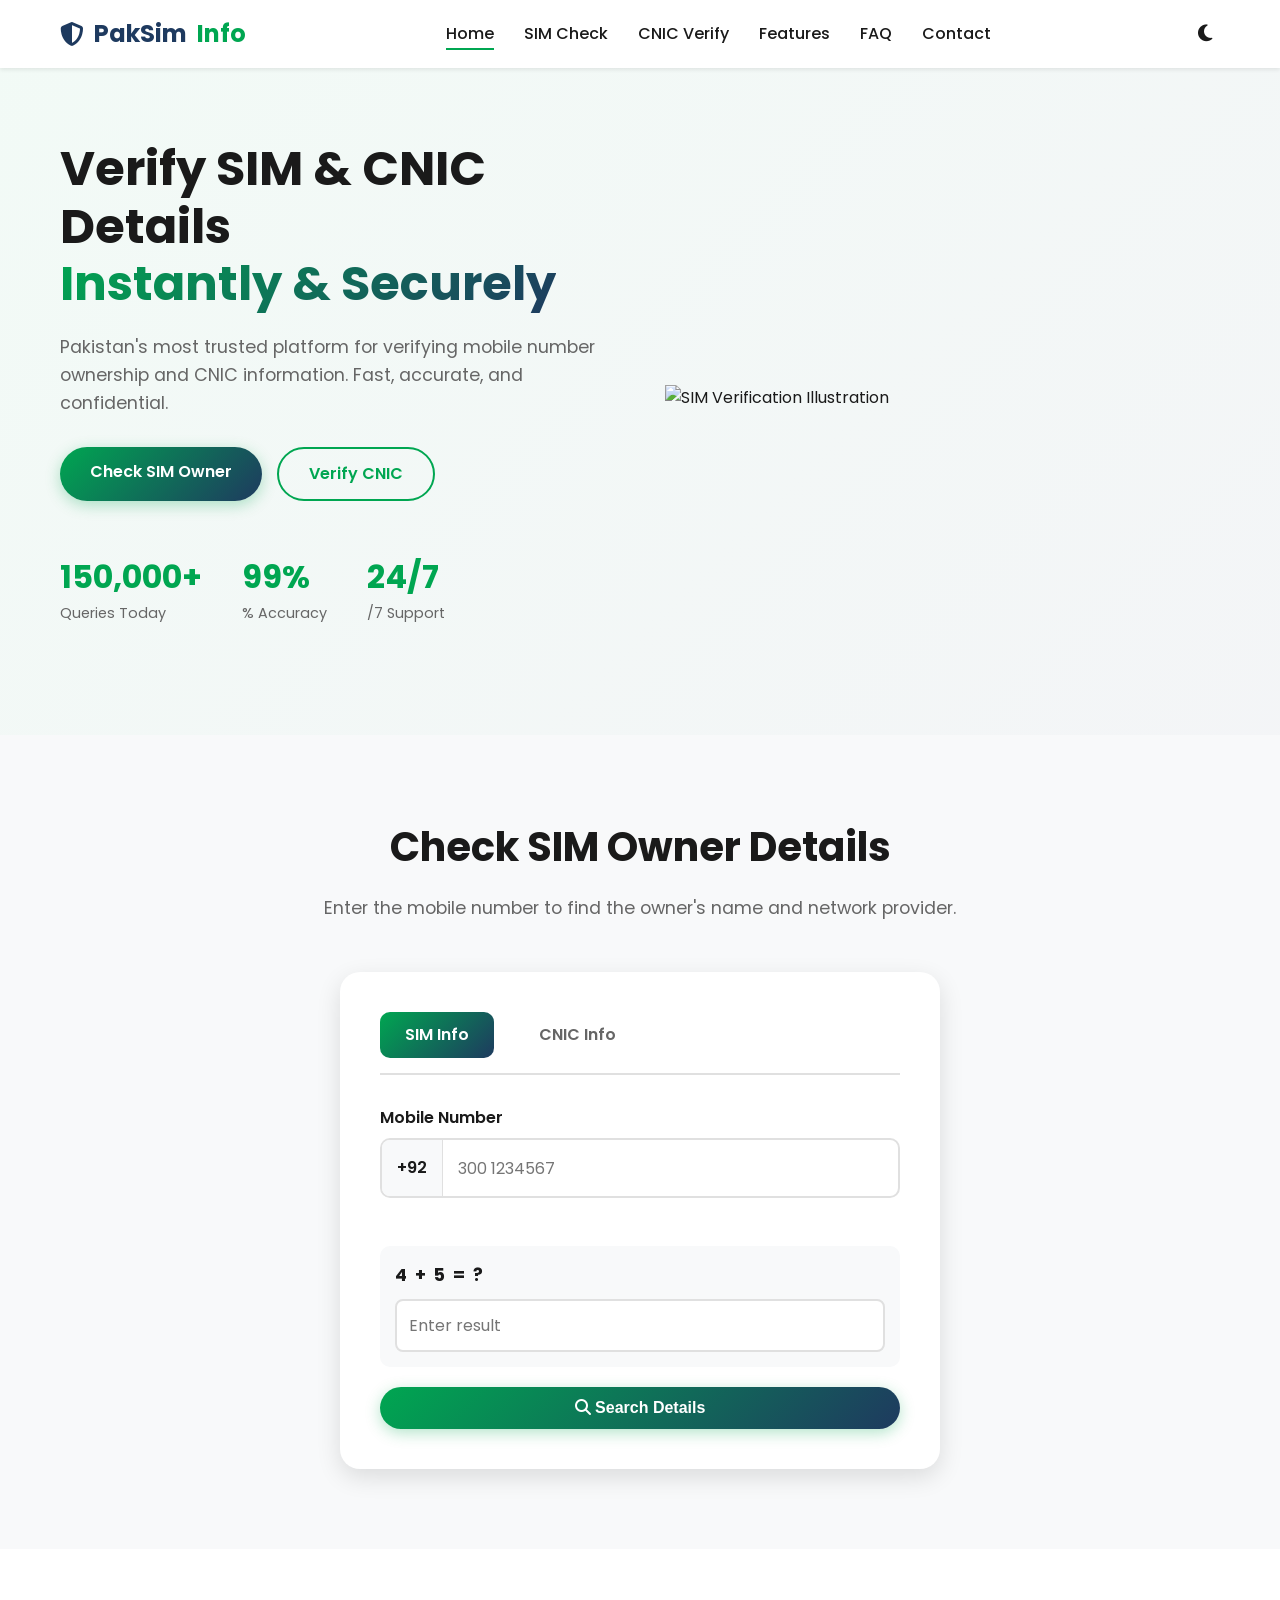
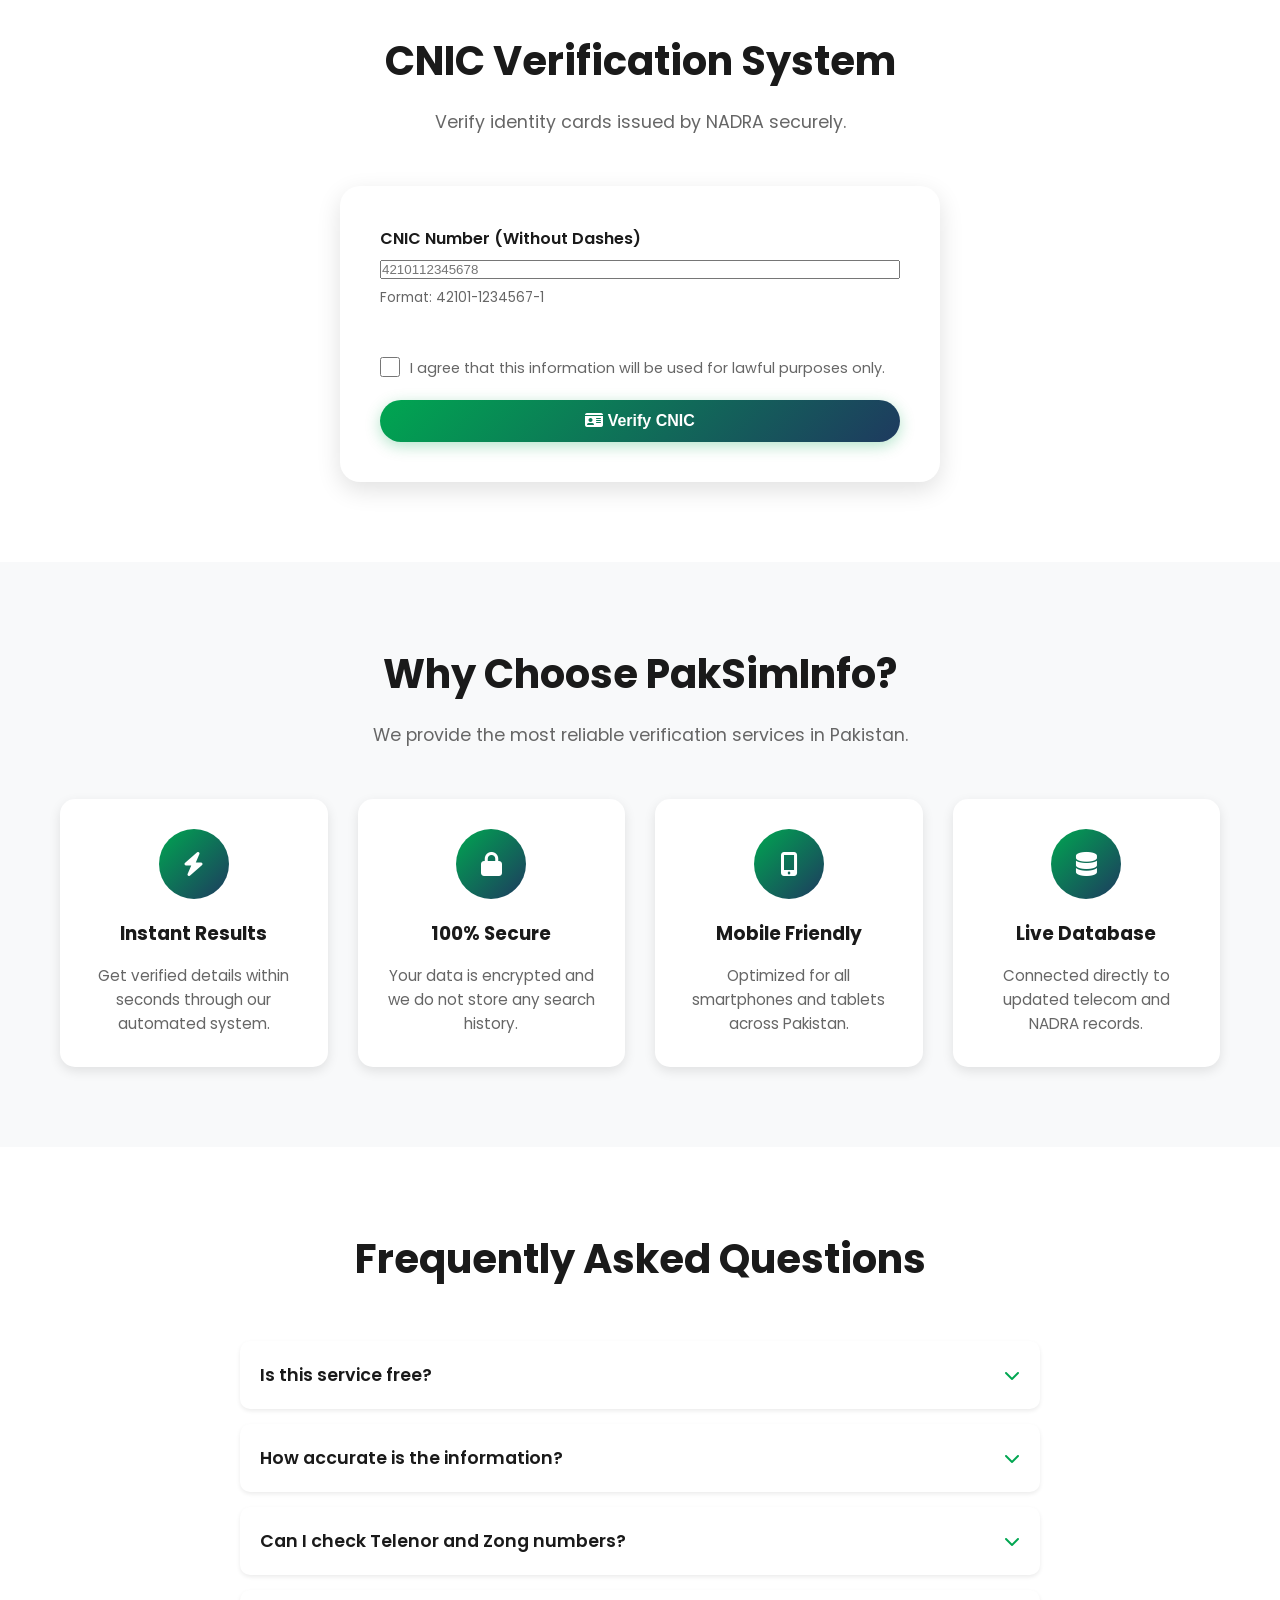
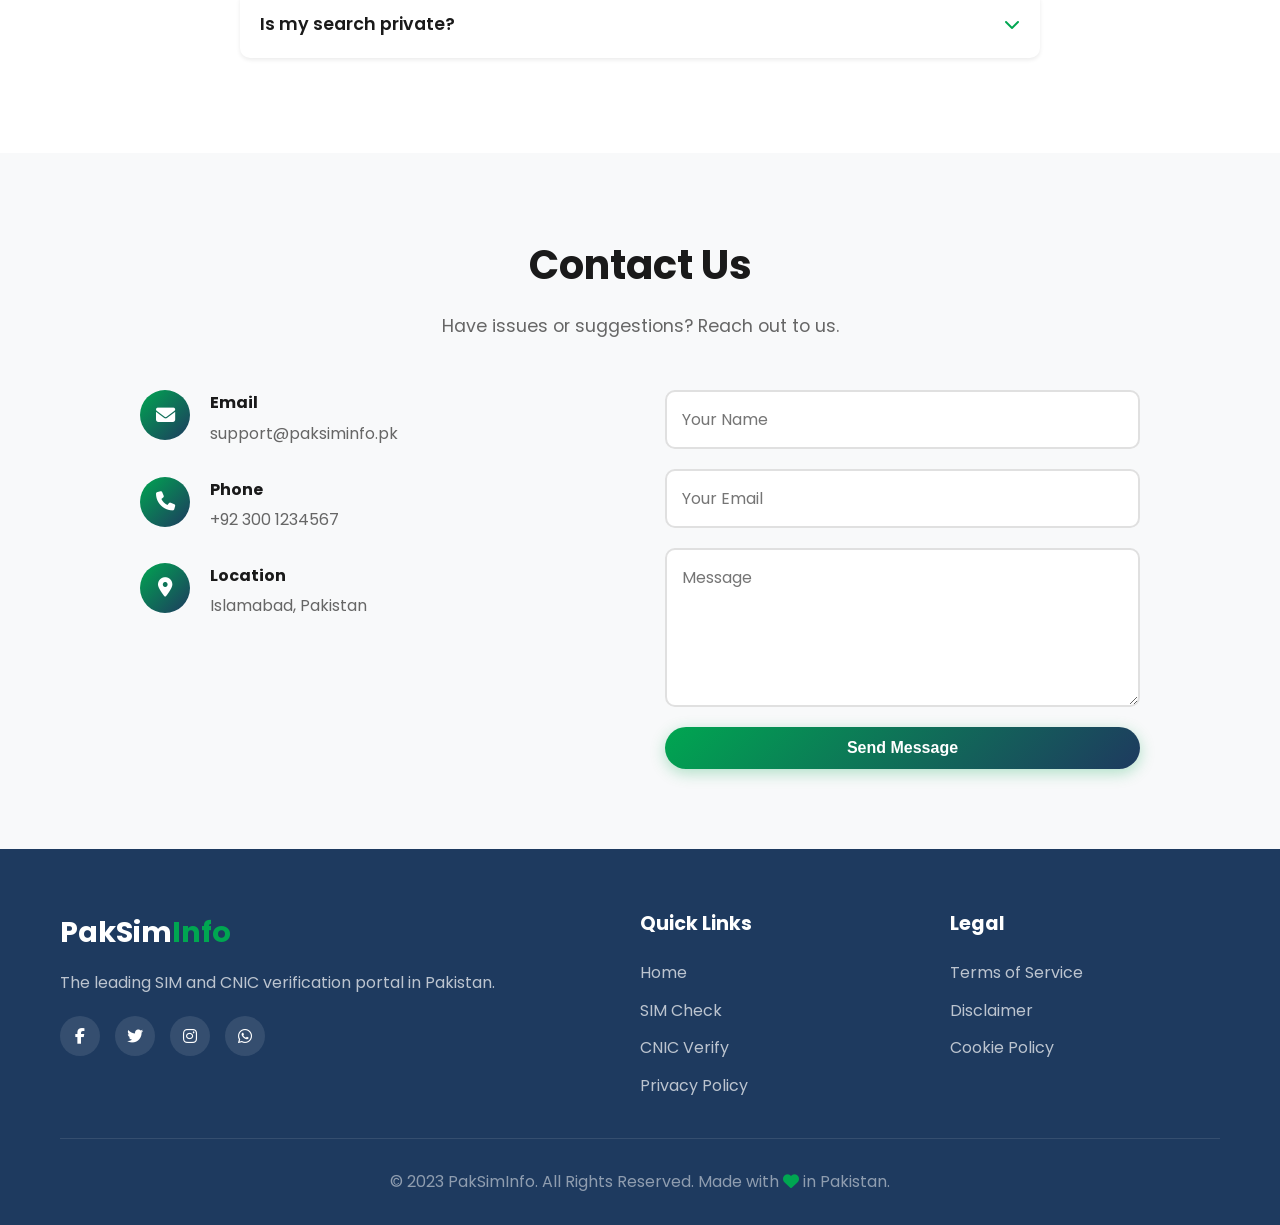
==== index.html @ 617264c1 "Title: Initial project setup with SIM/CNIC verification UI and responsive design Key features implem" ====
<!DOCTYPE html>
<html lang="en">
<head>
    <meta charset="UTF-8">
    <meta name="viewport" content="width=device-width, initial-scale=1.0">
    <title>PakSimInfo - SIM Owner & CNIC Details Pakistan</title>
    <meta name="description" content="Verify SIM owner details and CNIC information in Pakistan securely and instantly.">
    
    <!-- Google Fonts -->
    <link href="https://fonts.googleapis.com/css2?family=Poppins:wght@300;400;500;600;700&display=swap" rel="stylesheet">
    
    <!-- Font Awesome -->
    <link rel="stylesheet" href="https://cdnjs.cloudflare.com/ajax/libs/font-awesome/6.4.0/css/all.min.css">
    
    <!-- Custom CSS -->
    <link rel="stylesheet" href="css/style.css">
</head>
<body>

    <!-- Header -->
    <header class="header">
        <div class="container">
            <nav class="navbar">
                <a href="#" class="logo">
                    <i class="fas fa-shield-alt"></i> PakSim<span>Info</span>
                </a>
                
                <ul class="nav-menu" id="navMenu">
                    <li><a href="#home" class="nav-link">Home</a></li>
                    <li><a href="#sim-check" class="nav-link">SIM Check</a></li>
                    <li><a href="#cnic-check" class="nav-link">CNIC Verify</a></li>
                    <li><a href="#features" class="nav-link">Features</a></li>
                    <li><a href="#faq" class="nav-link">FAQ</a></li>
                    <li><a href="#contact" class="nav-link">Contact</a></li>
                </ul>

                <div class="nav-actions">
                    <button class="theme-toggle" id="themeToggle" aria-label="Toggle Dark Mode">
                        <i class="fas fa-moon"></i>
                    </button>
                    <a href="#sim-check" class="btn btn-primary mobile-only">Check Now</a>
                    <div class="hamburger" id="hamburger">
                        <span class="bar"></span>
                        <span class="bar"></span>
                        <span class="bar"></span>
                    </div>
                </div>
            </nav>
        </div>
    </header>

    <!-- Hero Section -->
    <section id="home" class="hero">
        <div class="container">
            <div class="hero-content">
                <h1 class="fade-in">Verify SIM & CNIC Details <br> <span class="highlight">Instantly & Securely</span></h1>
                <p class="fade-in delay-1">Pakistan's most trusted platform for verifying mobile number ownership and CNIC information. Fast, accurate, and confidential.</p>
                <div class="hero-buttons fade-in delay-2">
                    <a href="#sim-check" class="btn btn-primary">Check SIM Owner</a>
                    <a href="#cnic-check" class="btn btn-outline">Verify CNIC</a>
                </div>
                
                <div class="stats fade-in delay-3">
                    <div class="stat-item">
                        <h3 data-target="150000">0</h3>
                        <p>Queries Today</p>
                    </div>
                    <div class="stat-item">
                        <h3 data-target="99">0</h3>
                        <p>% Accuracy</p>
                    </div>
                    <div class="stat-item">
                        <h3 data-target="24">0</h3>
                        <p>/7 Support</p>
                    </div>
                </div>
            </div>
            <div class="hero-image fade-in delay-2">
                <img src="https://cdni.iconscout.com/illustration/premium/thumb/sim-card-illustration-download-in-svg-png-gif-file-formats--mobile-phone-chip-technology-pack-business-illustrations-4439689.png?f=webp" alt="SIM Verification Illustration">
            </div>
        </div>
    </section>

    <!-- SIM Checker Section -->
    <section id="sim-check" class="section bg-light">
        <div class="container">
            <div class="section-header">
                <h2>Check SIM Owner Details</h2>
                <p>Enter the mobile number to find the owner's name and network provider.</p>
            </div>

            <div class="checker-card">
                <div class="card-header">
                    <div class="tab-btn active" data-tab="sim">SIM Info</div>
                    <div class="tab-btn" data-tab="cnic">CNIC Info</div>
                </div>
                
                <form id="simForm" class="checker-form">
                    <div class="input-group">
                        <label for="phoneNumber">Mobile Number</label>
                        <div class="input-wrapper">
                            <span class="prefix">+92</span>
                            <input type="tel" id="phoneNumber" placeholder="300 1234567" maxlength="10" required>
                        </div>
                        <small class="error-msg" id="phoneError"></small>
                    </div>

                    <div class="captcha-box">
                        <div class="captcha-question" id="captchaQuestion"></div>
                        <input type="text" id="captchaInput" placeholder="Enter result" required>
                    </div>

                    <button type="submit" class="btn btn-primary btn-block">
                        <i class="fas fa-search"></i> Search Details
                    </button>
                </form>

                <!-- Loading State -->
                <div class="loading-state" id="loadingState" style="display: none;">
                    <div class="spinner"></div>
                    <p>Verifying with PTA database...</p>
                </div>

                <!-- Result State -->
                <div class="result-state" id="resultState" style="display: none;">
                    <div class="result-header">
                        <i class="fas fa-check-circle"></i> Record Found
                    </div>
                    <div class="result-grid">
                        <div class="result-item">
                            <span class="label">Owner Name</span>
                            <span class="value" id="resName">Muhammad Ahmed</span>
                        </div>
                        <div class="result-item">
                            <span class="label">Mobile Number</span>
                            <span class="value" id="resNumber">0300 1234567</span>
                        </div>
                        <div class="result-item">
                            <span class="label">Network Operator</span>
                            <span class="value" id="resNetwork">Jazz</span>
                        </div>
                        <div class="result-item">
                            <span class="label">Location</span>
                            <span class="value" id="resLocation">Punjab, Pakistan</span>
                        </div>
                        <div class="result-item">
                            <span class="label">Status</span>
                            <span class="value status-active">Active</span>
                        </div>
                        <div class="result-item">
                            <span class="label">Verification Date</span>
                            <span class="value" id="resDate">Oct 24, 2023</span>
                        </div>
                    </div>
                    <button class="btn btn-outline btn-sm" onclick="window.print()">
                        <i class="fas fa-print"></i> Print Report
                    </button>
                </div>
            </div>
        </div>
    </section>

    <!-- CNIC Checker Section -->
    <section id="cnic-check" class="section">
        <div class="container">
            <div class="section-header">
                <h2>CNIC Verification System</h2>
                <p>Verify identity cards issued by NADRA securely.</p>
            </div>

            <div class="checker-card">
                <form id="cnicForm" class="checker-form">
                    <div class="input-group">
                        <label for="cnicNumber">CNIC Number (Without Dashes)</label>
                        <input type="text" id="cnicNumber" placeholder="4210112345678" maxlength="13" required>
                        <small class="help-text">Format: 42101-1234567-1</small>
                        <small class="error-msg" id="cnicError"></small>
                    </div>

                    <div class="checkbox-group">
                        <input type="checkbox" id="terms" required>
                        <label for="terms">I agree that this information will be used for lawful purposes only.</label>
                    </div>

                    <button type="submit" class="btn btn-primary btn-block">
                        <i class="fas fa-id-card"></i> Verify CNIC
                    </button>
                </form>

                <!-- CNIC Result -->
                <div class="result-state" id="cnicResultState" style="display: none;">
                    <div class="cnic-card-display">
                        <div class="cnic-header">
                            <img src="https://upload.wikimedia.org/wikipedia/commons/thumb/0/09/Emblem_of_Pakistan.svg/1200px-Emblem_of_Pakistan.svg.png" alt="Pakistan Emblem" class="emblem">
                            <div class="cnic-title">
                                <h4>Islamic Republic of Pakistan</h4>
                                <p>National Identity Card</p>
                            </div>
                        </div>
                        <div class="cnic-body">
                            <div class="cnic-row">
                                <span>Name:</span>
                                <strong id="cnicResName">Ali Khan</strong>
                            </div>
                            <div class="cnic-row">
                                <span>Father Name:</span>
                                <strong id="cnicResFather">Usman Khan</strong>
                            </div>
                            <div class="cnic-row">
                                <span>Date of Birth:</span>
                                <strong id="cnicResDob">01-01-1990</strong>
                            </div>
                            <div class="cnic-row">
                                <span>Address:</span>
                                <strong id="cnicResAddress">House 12, Street 5, Islamabad</strong>
                            </div>
                            <div class="cnic-row">
                                <span>Issue Date:</span>
                                <strong>15-03-2018</strong>
                            </div>
                        </div>
                    </div>
                </div>
            </div>
        </div>
    </section>

    <!-- Features Section -->
    <section id="features" class="section bg-light">
        <div class="container">
            <div class="section-header">
                <h2>Why Choose PakSimInfo?</h2>
                <p>We provide the most reliable verification services in Pakistan.</p>
            </div>
            
            <div class="features-grid">
                <div class="feature-card">
                    <div class="icon-box">
                        <i class="fas fa-bolt"></i>
                    </div>
                    <h3>Instant Results</h3>
                    <p>Get verified details within seconds through our automated system.</p>
                </div>
                <div class="feature-card">
                    <div class="icon-box">
                        <i class="fas fa-lock"></i>
                    </div>
                    <h3>100% Secure</h3>
                    <p>Your data is encrypted and we do not store any search history.</p>
                </div>
                <div class="feature-card">
                    <div class="icon-box">
                        <i class="fas fa-mobile-alt"></i>
                    </div>
                    <h3>Mobile Friendly</h3>
                    <p>Optimized for all smartphones and tablets across Pakistan.</p>
                </div>
                <div class="feature-card">
                    <div class="icon-box">
                        <i class="fas fa-database"></i>
                    </div>
                    <h3>Live Database</h3>
                    <p>Connected directly to updated telecom and NADRA records.</p>
                </div>
            </div>
        </div>
    </section>

    <!-- FAQ Section -->
    <section id="faq" class="section">
        <div class="container">
            <div class="section-header">
                <h2>Frequently Asked Questions</h2>
            </div>
            
            <div class="faq-container">
                <div class="faq-item">
                    <div class="faq-question">
                        <h3>Is this service free?</h3>
                        <i class="fas fa-chevron-down"></i>
                    </div>
                    <div class="faq-answer">
                        <p>Yes, basic SIM owner verification is completely free for all users in Pakistan.</p>
                    </div>
                </div>
                <div class="faq-item">
                    <div class="faq-question">
                        <h3>How accurate is the information?</h3>
                        <i class="fas fa-chevron-down"></i>
                    </div>
                    <div class="faq-answer">
                        <p>We fetch data from official telecom databases, ensuring 99% accuracy on active numbers.</p>
                    </div>
                </div>
                <div class="faq-item">
                    <div class="faq-question">
                        <h3>Can I check Telenor and Zong numbers?</h3>
                        <i class="fas fa-chevron-down"></i>
                    </div>
                    <div class="faq-answer">
                        <p>Absolutely. We support Jazz, Telenor, Zong, Ufone, and SCO networks.</p>
                    </div>
                </div>
                <div class="faq-item">
                    <div class="faq-question">
                        <h3>Is my search private?</h3>
                        <i class="fas fa-chevron-down"></i>
                    </div>
                    <div class="faq-answer">
                        <p>Yes, we do not log your IP address or the numbers you search for.</p>
                    </div>
                </div>
            </div>
        </div>
    </section>

    <!-- Contact Section -->
    <section id="contact" class="section bg-light">
        <div class="container">
            <div class="section-header">
                <h2>Contact Us</h2>
                <p>Have issues or suggestions? Reach out to us.</p>
            </div>
            
            <div class="contact-wrapper">
                <div class="contact-info">
                    <div class="info-item">
                        <i class="fas fa-envelope"></i>
                        <div>
                            <h4>Email</h4>
                            <p>support@paksiminfo.pk</p>
                        </div>
                    </div>
                    <div class="info-item">
                        <i class="fas fa-phone"></i>
                        <div>
                            <h4>Phone</h4>
                            <p>+92 300 1234567</p>
                        </div>
                    </div>
                    <div class="info-item">
                        <i class="fas fa-map-marker-alt"></i>
                        <div>
                            <h4>Location</h4>
                            <p>Islamabad, Pakistan</p>
                        </div>
                    </div>
                </div>
                
                <form class="contact-form">
                    <input type="text" placeholder="Your Name" required>
                    <input type="email" placeholder="Your Email" required>
                    <textarea rows="5" placeholder="Message" required></textarea>
                    <button type="submit" class="btn btn-primary">Send Message</button>
                </form>
            </div>
        </div>
    </section>

    <!-- Footer -->
    <footer class="footer">
        <div class="container">
            <div class="footer-content">
                <div class="footer-logo">
                    <h3>PakSim<span>Info</span></h3>
                    <p>The leading SIM and CNIC verification portal in Pakistan.</p>
                    <div class="social-links">
                        <a href="#"><i class="fab fa-facebook-f"></i></a>
                        <a href="#"><i class="fab fa-twitter"></i></a>
                        <a href="#"><i class="fab fa-instagram"></i></a>
                        <a href="#"><i class="fab fa-whatsapp"></i></a>
                    </div>
                </div>
                
                <div class="footer-links">
                    <h4>Quick Links</h4>
                    <ul>
                        <li><a href="#home">Home</a></li>
                        <li><a href="#sim-check">SIM Check</a></li>
                        <li><a href="#cnic-check">CNIC Verify</a></li>
                        <li><a href="#privacy">Privacy Policy</a></li>
                    </ul>
                </div>
                
                <div class="footer-links">
                    <h4>Legal</h4>
                    <ul>
                        <li><a href="#">Terms of Service</a></li>
                        <li><a href="#">Disclaimer</a></li>
                        <li><a href="#">Cookie Policy</a></li>
                    </ul>
                </div>
            </div>
            <div class="footer-bottom">
                <p>&copy; 2023 PakSimInfo. All Rights Reserved. Made with <i class="fas fa-heart"></i> in Pakistan.</p>
            </div>
        </div>
    </footer>

    <!-- Toast Notification -->
    <div id="toast" class="toast">Message here</div>

    <!-- JavaScript -->
    <script src="js/main.js"></script>
</body>
</html>
---- css/style.css ----
/* ===================================
   CSS Variables & Reset
   =================================== */
:root {
    --primary-color: #00a651;
    --primary-dark: #008f45;
    --secondary-color: #1e3a5f;
    --accent-color: #ffc107;
    --text-dark: #1a1a1a;
    --text-light: #666666;
    --bg-light: #f8f9fa;
    --bg-white: #ffffff;
    --border-color: #e0e0e0;
    --shadow-sm: 0 2px 4px rgba(0,0,0,0.08);
    --shadow-md: 0 4px 12px rgba(0,0,0,0.1);
    --shadow-lg: 0 8px 24px rgba(0,0,0,0.12);
    --gradient-primary: linear-gradient(135deg, var(--primary-color), var(--secondary-color));
    --transition: all 0.3s ease;
}

[data-theme="dark"] {
    --text-dark: #f0f0f0;
    --text-light: #b0b0b0;
    --bg-light: #1a1a2e;
    --bg-white: #16213e;
    --border-color: #2d2d44;
    --shadow-sm: 0 2px 4px rgba(0,0,0,0.3);
    --shadow-md: 0 4px 12px rgba(0,0,0,0.4);
    --shadow-lg: 0 8px 24px rgba(0,0,0,0.5);
}

* {
    margin: 0;
    padding: 0;
    box-sizing: border-box;
}

html {
    scroll-behavior: smooth;
}

body {
    font-family: 'Poppins', sans-serif;
    color: var(--text-dark);
    background-color: var(--bg-white);
    line-height: 1.6;
    transition: var(--transition);
}

.container {
    max-width: 1200px;
    margin: 0 auto;
    padding: 0 20px;
}

img {
    max-width: 100%;
    height: auto;
}

a {
    text-decoration: none;
    color: inherit;
}

ul {
    list-style: none;
}

/* ===================================
   Buttons
   =================================== */
.btn {
    display: inline-block;
    padding: 12px 30px;
    border-radius: 50px;
    font-weight: 600;
    font-size: 1rem;
    cursor: pointer;
    transition: var(--transition);
    border: none;
    text-align: center;
}

.btn-primary {
    background: var(--gradient-primary);
    color: white;
    box-shadow: 0 4px 15px rgba(0, 166, 81, 0.3);
}

.btn-primary:hover {
    transform: translateY(-2px);
    box-shadow: 0 6px 20px rgba(0, 166, 81, 0.4);
}

.btn-outline {
    background: transparent;
    border: 2px solid var(--primary-color);
    color: var(--primary-color);
}

.btn-outline:hover {
    background: var(--primary-color);
    color: white;
}

.btn-block {
    width: 100%;
    display: block;
}

.btn-sm {
    padding: 8px 20px;
    font-size: 0.9rem;
}

/* ===================================
   Header & Navigation
   =================================== */
.header {
    background: var(--bg-white);
    box-shadow: var(--shadow-sm);
    position: fixed;
    width: 100%;
    top: 0;
    z-index: 1000;
    transition: var(--transition);
}

.navbar {
    display: flex;
    justify-content: space-between;
    align-items: center;
    padding: 15px 0;
}

.logo {
    font-size: 1.5rem;
    font-weight: 700;
    color: var(--secondary-color);
    display: flex;
    align-items: center;
    gap: 10px;
}

.logo span {
    color: var(--primary-color);
}

.nav-menu {
    display: flex;
    gap: 30px;
}

.nav-link {
    font-weight: 500;
    color: var(--text-dark);
    transition: var(--transition);
    position: relative;
}

.nav-link::after {
    content: '';
    position: absolute;
    bottom: -5px;
    left: 0;
    width: 0;
    height: 2px;
    background: var(--primary-color);
    transition: var(--transition);
}

.nav-link:hover::after,
.nav-link.active::after {
    width: 100%;
}

.nav-link:hover {
    color: var(--primary-color);
}

.nav-actions {
    display: flex;
    align-items: center;
    gap: 15px;
}

.theme-toggle {
    background: none;
    border: none;
    font-size: 1.2rem;
    color: var(--text-dark);
    cursor: pointer;
    padding: 8px;
    border-radius: 50%;
    transition: var(--transition);
}

.theme-toggle:hover {
    background: var(--bg-light);
}

.hamburger {
    display: none;
    flex-direction: column;
    cursor: pointer;
    gap: 5px;
}

.bar {
    width: 25px;
    height: 3px;
    background: var(--text-dark);
    transition: var(--transition);
}

.mobile-only {
    display: none;
}

/* ===================================
   Hero Section
   =================================== */
.hero {
    padding: 140px 0 80px;
    background: linear-gradient(135deg, rgba(0, 166, 81, 0.05), rgba(30, 58, 95, 0.05));
}

.hero .container {
    display: grid;
    grid-template-columns: 1fr 1fr;
    gap: 50px;
    align-items: center;
}

.hero-content h1 {
    font-size: 3rem;
    line-height: 1.2;
    margin-bottom: 20px;
    color: var(--text-dark);
}

.highlight {
    color: var(--primary-color);
    background: linear-gradient(135deg, var(--primary-color), var(--secondary-color));
    -webkit-background-clip: text;
    -webkit-text-fill-color: transparent;
}

.hero-content p {
    font-size: 1.1rem;
    color: var(--text-light);
    margin-bottom: 30px;
}

.hero-buttons {
    display: flex;
    gap: 15px;
    margin-bottom: 50px;
}

.stats {
    display: flex;
    gap: 40px;
}

.stat-item h3 {
    font-size: 2rem;
    color: var(--primary-color);
    font-weight: 700;
}

.stat-item p {
    font-size: 0.9rem;
    color: var(--text-light);
}

.hero-image img {
    animation: float 3s ease-in-out infinite;
}

@keyframes float {
    0%, 100% { transform: translateY(0); }
    50% { transform: translateY(-20px); }
}

/* Fade In Animations */
.fade-in {
    opacity: 0;
    transform: translateY(30px);
    animation: fadeInUp 0.8s ease forwards;
}

.delay-1 { animation-delay: 0.2s; }
.delay-2 { animation-delay: 0.4s; }
.delay-3 { animation-delay: 0.6s; }

@keyframes fadeInUp {
    to {
        opacity: 1;
        transform: translateY(0);
    }
}

/* ===================================
   Sections General
   =================================== */
.section {
    padding: 80px 0;
}

.bg-light {
    background: var(--bg-light);
}

.section-header {
    text-align: center;
    margin-bottom: 50px;
}

.section-header h2 {
    font-size: 2.5rem;
    color: var(--text-dark);
    margin-bottom: 15px;
}

.section-header p {
    color: var(--text-light);
    font-size: 1.1rem;
}

/* ===================================
   Checker Cards (SIM & CNIC)
   =================================== */
.checker-card {
    background: var(--bg-white);
    border-radius: 20px;
    box-shadow: var(--shadow-lg);
    padding: 40px;
    max-width: 600px;
    margin: 0 auto;
}

.card-header {
    display: flex;
    gap: 20px;
    margin-bottom: 30px;
    border-bottom: 2px solid var(--border-color);
    padding-bottom: 15px;
}

.tab-btn {
    padding: 10px 25px;
    cursor: pointer;
    font-weight: 600;
    color: var(--text-light);
    border-radius: 10px;
    transition: var(--transition);
}

.tab-btn.active {
    background: var(--gradient-primary);
    color: white;
}

.checker-form {
    display: flex;
    flex-direction: column;
    gap: 20px;
}

.input-group {
    display: flex;
    flex-direction: column;
    gap: 8px;
}

.input-group label {
    font-weight: 600;
    color: var(--text-dark);
}

.input-wrapper {
    display: flex;
    align-items: center;
    border: 2px solid var(--border-color);
    border-radius: 10px;
    overflow: hidden;
    transition: var(--transition);
}

.input-wrapper:focus-within {
    border-color: var(--primary-color);
    box-shadow: 0 0 0 3px rgba(0, 166, 81, 0.1);
}

.prefix {
    background: var(--bg-light);
    padding: 15px;
    font-weight: 600;
    color: var(--text-dark);
    border-right: 1px solid var(--border-color);
}

.input-wrapper input {
    flex: 1;
    border: none;
    padding: 15px;
    font-size: 1rem;
    font-family: inherit;
    outline: none;
    color: var(--text-dark);
    background: transparent;
}

.help-text {
    font-size: 0.85rem;
    color: var(--text-light);
}

.error-msg {
    color: #dc3545;
    font-size: 0.85rem;
    min-height: 20px;
}

.captcha-box {
    background: var(--bg-light);
    padding: 15px;
    border-radius: 10px;
    display: flex;
    flex-direction: column;
    gap: 10px;
}

.captcha-question {
    font-weight: 700;
    font-size: 1.1rem;
    color: var(--text-dark);
    letter-spacing: 2px;
}

.captcha-box input {
    padding: 12px;
    border: 2px solid var(--border-color);
    border-radius: 8px;
    font-size: 1rem;
    font-family: inherit;
    outline: none;
}

.checkbox-group {
    display: flex;
    align-items: flex-start;
    gap: 10px;
}

.checkbox-group input[type="checkbox"] {
    width: 20px;
    height: 20px;
    cursor: pointer;
}

.checkbox-group label {
    font-size: 0.9rem;
    color: var(--text-light);
    cursor: pointer;
}

/* Loading State */
.loading-state {
    text-align: center;
    padding: 40px;
}

.spinner {
    width: 50px;
    height: 50px;
    border: 4px solid var(--border-color);
    border-top-color: var(--primary-color);
    border-radius: 50%;
    margin: 0 auto 20px;
    animation: spin 1s linear infinite;
}

@keyframes spin {
    to { transform: rotate(360deg); }
}

/* Result State */
.result-state {
    animation: slideDown 0.5s ease;
}

@keyframes slideDown {
    from {
        opacity: 0;
        transform: translateY(-20px);
    }
    to {
        opacity: 1;
        transform: translateY(0);
    }
}

.result-header {
    background: linear-gradient(135deg, var(--primary-color), var(--secondary-color));
    color: white;
    padding: 15px;
    border-radius: 10px;
    text-align: center;
    font-weight: 600;
    margin-bottom: 25px;
    display: flex;
    align-items: center;
    justify-content: center;
    gap: 10px;
}

.result-grid {
    display: grid;
    grid-template-columns: repeat(2, 1fr);
    gap: 20px;
    margin-bottom: 25px;
}

.result-item {
    background: var(--bg-light);
    padding: 15px;
    border-radius: 10px;
}

.result-item .label {
    display: block;
    font-size: 0.85rem;
    color: var(--text-light);
    margin-bottom: 5px;
}

.result-item .value {
    font-weight: 600;
    color: var(--text-dark);
    font-size: 1rem;
}

.status-active {
    color: var(--primary-color);
}

/* CNIC Card Display */
.cnic-card-display {
    background: linear-gradient(135deg, #f0fdf4, #ecfdf5);
    border: 2px solid var(--primary-color);
    border-radius: 15px;
    padding: 25px;
    margin-top: 20px;
}

.cnic-header {
    display: flex;
    align-items: center;
    gap: 15px;
    border-bottom: 2px solid var(--primary-color);
    padding-bottom: 15px;
    margin-bottom: 20px;
}

.emblem {
    width: 50px;
    height: 50px;
}

.cnic-title h4 {
    font-size: 1rem;
    color: var(--secondary-color);
}

.cnic-title p {
    font-size: 0.85rem;
    color: var(--text-light);
}

.cnic-row {
    display: flex;
    justify-content: space-between;
    padding: 10px 0;
    border-bottom: 1px dashed var(--border-color);
}

.cnic-row:last-child {
    border-bottom: none;
}

.cnic-row span {
    color: var(--text-light);
    font-size: 0.9rem;
}

.cnic-row strong {
    color: var(--text-dark);
    font-size: 0.95rem;
}

/* ===================================
   Features Section
   =================================== */
.features-grid {
    display: grid;
    grid-template-columns: repeat(auto-fit, minmax(250px, 1fr));
    gap: 30px;
}

.feature-card {
    background: var(--bg-white);
    padding: 30px;
    border-radius: 15px;
    box-shadow: var(--shadow-md);
    text-align: center;
    transition: var(--transition);
}

.feature-card:hover {
    transform: translateY(-10px);
    box-shadow: var(--shadow-lg);
}

.icon-box {
    width: 70px;
    height: 70px;
    background: linear-gradient(135deg, var(--primary-color), var(--secondary-color));
    border-radius: 50%;
    display: flex;
    align-items: center;
    justify-content: center;
    margin: 0 auto 20px;
    color: white;
    font-size: 1.5rem;
}

.feature-card h3 {
    margin-bottom: 15px;
    color: var(--text-dark);
}

.feature-card p {
    color: var(--text-light);
    font-size: 0.95rem;
}

/* ===================================
   FAQ Section
   =================================== */
.faq-container {
    max-width: 800px;
    margin: 0 auto;
}

.faq-item {
    background: var(--bg-white);
    border-radius: 10px;
    margin-bottom: 15px;
    box-shadow: var(--shadow-sm);
    overflow: hidden;
}

.faq-question {
    padding: 20px;
    display: flex;
    justify-content: space-between;
    align-items: center;
    cursor: pointer;
    transition: var(--transition);
}

.faq-question:hover {
    background: var(--bg-light);
}

.faq-question h3 {
    font-size: 1.1rem;
    color: var(--text-dark);
    font-weight: 600;
}

.faq-question i {
    color: var(--primary-color);
    transition: var(--transition);
}

.faq-item.active .faq-question i {
    transform: rotate(180deg);
}

.faq-answer {
    max-height: 0;
    overflow: hidden;
    transition: max-height 0.3s ease;
}

.faq-item.active .faq-answer {
    max-height: 200px;
}

.faq-answer p {
    padding: 0 20px 20px;
    color: var(--text-light);
}

/* ===================================
   Contact Section
   =================================== */
.contact-wrapper {
    display: grid;
    grid-template-columns: 1fr 1fr;
    gap: 50px;
    max-width: 1000px;
    margin: 0 auto;
}

.contact-info {
    display: flex;
    flex-direction: column;
    gap: 30px;
}

.info-item {
    display: flex;
    gap: 20px;
    align-items: flex-start;
}

.info-item i {
    width: 50px;
    height: 50px;
    background: linear-gradient(135deg, var(--primary-color), var(--secondary-color));
    border-radius: 50%;
    display: flex;
    align-items: center;
    justify-content: center;
    color: white;
    font-size: 1.2rem;
}

.info-item h4 {
    color: var(--text-dark);
    margin-bottom: 5px;
}

.info-item p {
    color: var(--text-light);
}

.contact-form {
    display: flex;
    flex-direction: column;
    gap: 20px;
}

.contact-form input,
.contact-form textarea {
    padding: 15px;
    border: 2px solid var(--border-color);
    border-radius: 10px;
    font-family: inherit;
    font-size: 1rem;
    outline: none;
    transition: var(--transition);
    background: var(--bg-white);
    color: var(--text-dark);
}

.contact-form input:focus,
.contact-form textarea:focus {
    border-color: var(--primary-color);
}

/* ===================================
   Footer
   =================================== */
.footer {
    background: var(--secondary-color);
    color: white;
    padding: 60px 0 30px;
}

.footer-content {
    display: grid;
    grid-template-columns: 2fr 1fr 1fr;
    gap: 40px;
    margin-bottom: 40px;
}

.footer-logo h3 {
    font-size: 1.8rem;
    margin-bottom: 15px;
}

.footer-logo h3 span {
    color: var(--primary-color);
}

.footer-logo p {
    color: rgba(255,255,255,0.7);
    margin-bottom: 20px;
}

.social-links {
    display: flex;
    gap: 15px;
}

.social-links a {
    width: 40px;
    height: 40px;
    background: rgba(255,255,255,0.1);
    border-radius: 50%;
    display: flex;
    align-items: center;
    justify-content: center;
    transition: var(--transition);
}

.social-links a:hover {
    background: var(--primary-color);
    transform: translateY(-3px);
}

.footer-links h4 {
    margin-bottom: 20px;
    font-size: 1.2rem;
}

.footer-links ul {
    display: flex;
    flex-direction: column;
    gap: 12px;
}

.footer-links a {
    color: rgba(255,255,255,0.7);
    transition: var(--transition);
}

.footer-links a:hover {
    color: var(--primary-color);
    padding-left: 5px;
}

.footer-bottom {
    text-align: center;
    padding-top: 30px;
    border-top: 1px solid rgba(255,255,255,0.1);
    color: rgba(255,255,255,0.5);
}

.footer-bottom i {
    color: var(--primary-color);
}

/* ===================================
   Toast Notification
   =================================== */
.toast {
    position: fixed;
    bottom: 30px;
    right: 30px;
    background: var(--secondary-color);
    color: white;
    padding: 15px 25px;
    border-radius: 10px;
    box-shadow: var(--shadow-lg);
    transform: translateX(150%);
    transition: transform 0.3s ease;
    z-index: 2000;
}

.toast.show {
    transform: translateX(0);
}

/* ===================================
   Responsive Design
   =================================== */
@media (max-width: 992px) {
    .hero .container {
        grid-template-columns: 1fr;
        text-align: center;
    }
    
    .hero-content h1 {
        font-size: 2.5rem;
    }
    
    .hero-buttons {
        justify-content: center;
    }
    
    .stats {
        justify-content: center;
    }
    
    .hero-image {
        order: -1;
    }
    
    .contact-wrapper {
        grid-template-columns: 1fr;
    }
    
    .footer-content {
        grid-template-columns: 1fr 1fr;
    }
}

@media (max-width: 768px) {
    .nav-menu {
        position: fixed;
        top: 70px;
        left: -100%;
        width: 100%;
        background: var(--bg-white);
        flex-direction: column;
        padding: 30px;
        box-shadow: var(--shadow-md);
        transition: var(--transition);
        gap: 20px;
    }
    
    .nav-menu.active {
        left: 0;
    }
    
    .hamburger {
        display: flex;
    }
    
    .hamburger.active .bar:nth-child(1) {
        transform: rotate(45deg) translate(5px, 5px);
    }
    
    .hamburger.active .bar:nth-child(2) {
        opacity: 0;
    }
    
    .hamburger.active .bar:nth-child(3) {
        transform: rotate(-45deg) translate(7px, -6px);
    }
    
    .mobile-only {
        display: inline-block;
        padding: 8px 20px;
        font-size: 0.9rem;
    }
    
    .hero {
        padding: 100px 0 50px;
    }
    
    .hero-content h1 {
        font-size: 2rem;
    }
    
    .section-header h2 {
        font-size: 2rem;
    }
    
    .checker-card {
        padding: 25px;
    }
    
    .result-grid {
        grid-template-columns: 1fr;
    }
    
    .features-grid {
        grid-template-columns: 1fr;
    }
    
    .footer-content {
        grid-template-columns: 1fr;
        text-align: center;
    }
    
    .social-links {
        justify-content: center;
    }
}

@media (max-width: 480px) {
    .hero-content h1 {
        font-size: 1.8rem;
    }
    
    .hero-buttons {
        flex-direction: column;
    }
    
    .btn {
        width: 100%;
    }
    
    .stats {
        flex-direction: column;
        gap: 20px;
    }
    
    .card-header {
        flex-direction: column;
        gap: 10px;
    }
    
    .tab-btn {
        text-align: center;
    }
}

/* Print Styles */
@media print {
    .header,
    .hero,
    .features,
    .faq,
    .contact,
    .footer,
    .theme-toggle,
    .hamburger {
        display: none !important;
    }
    
    .checker-card {
        box-shadow: none;
        border: 1px solid #ddd;
    }
    
    body {
        background: white;
        color: black;
    }
}
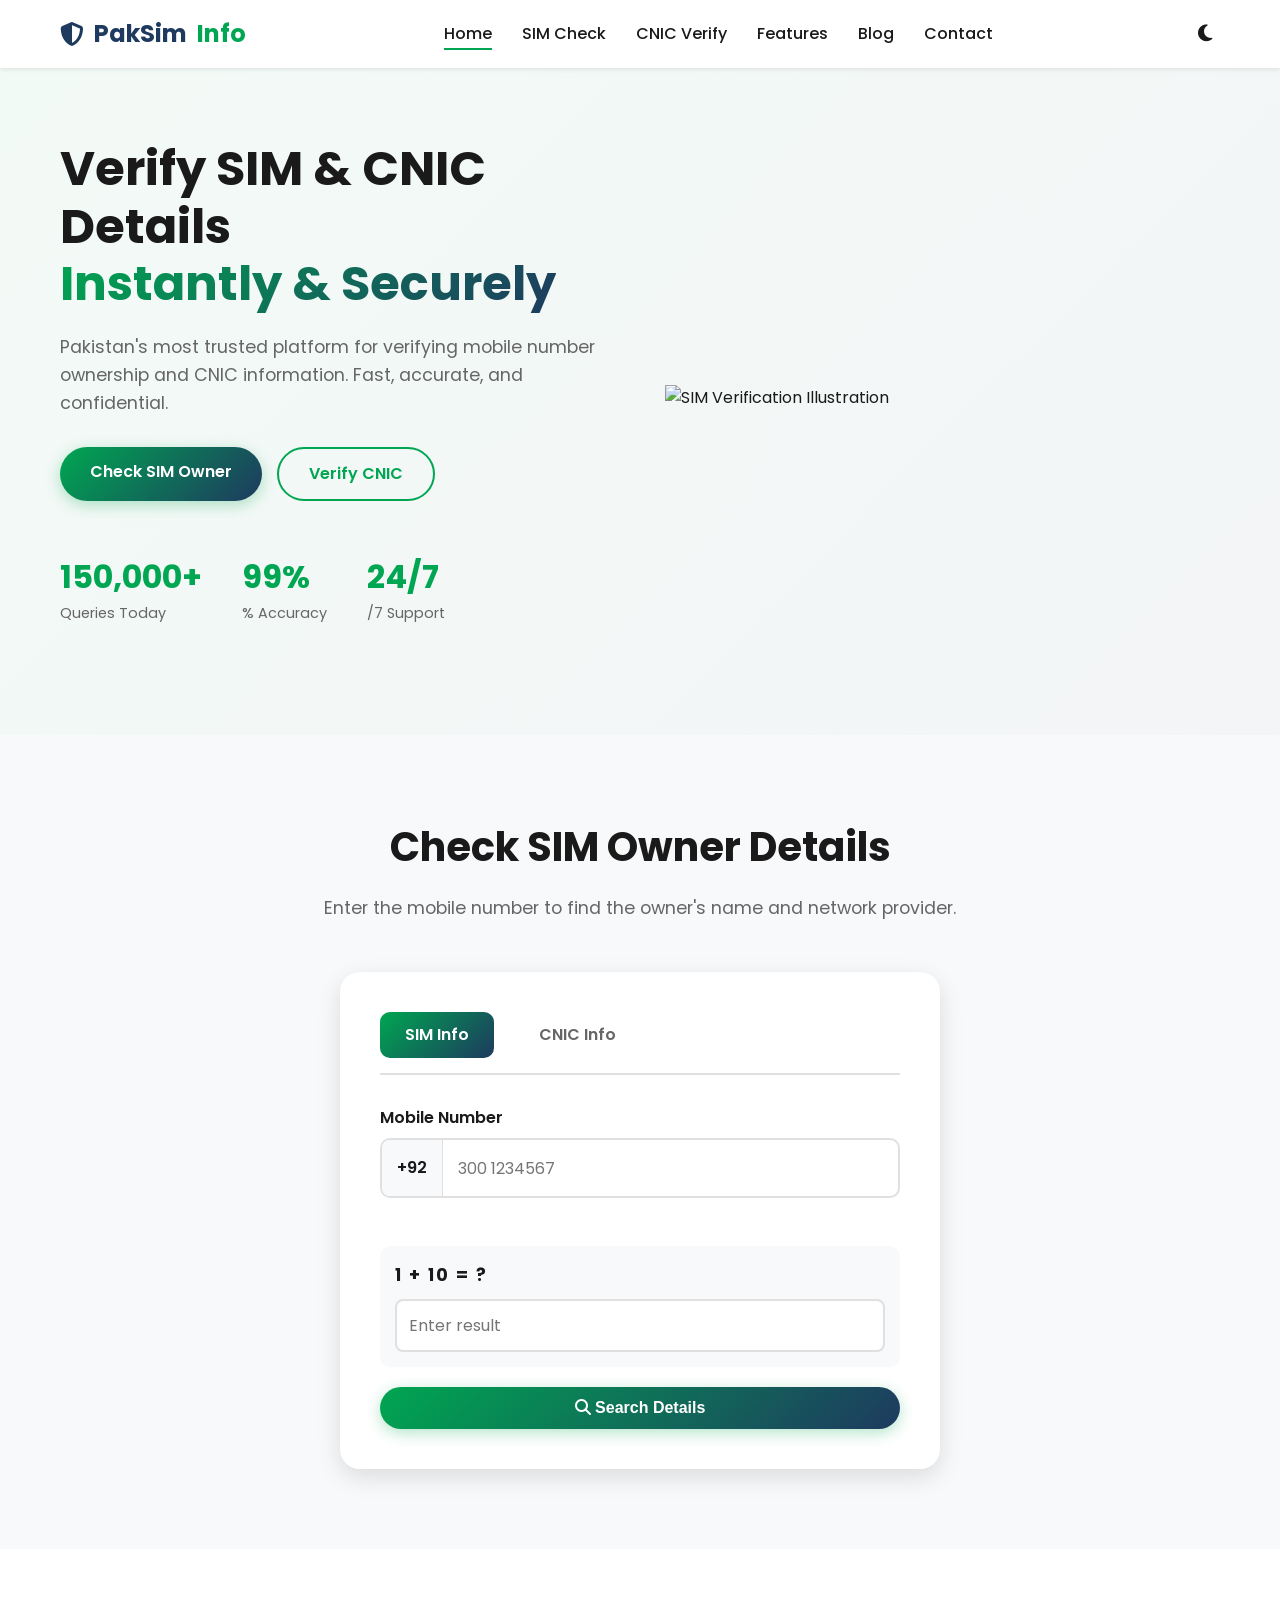
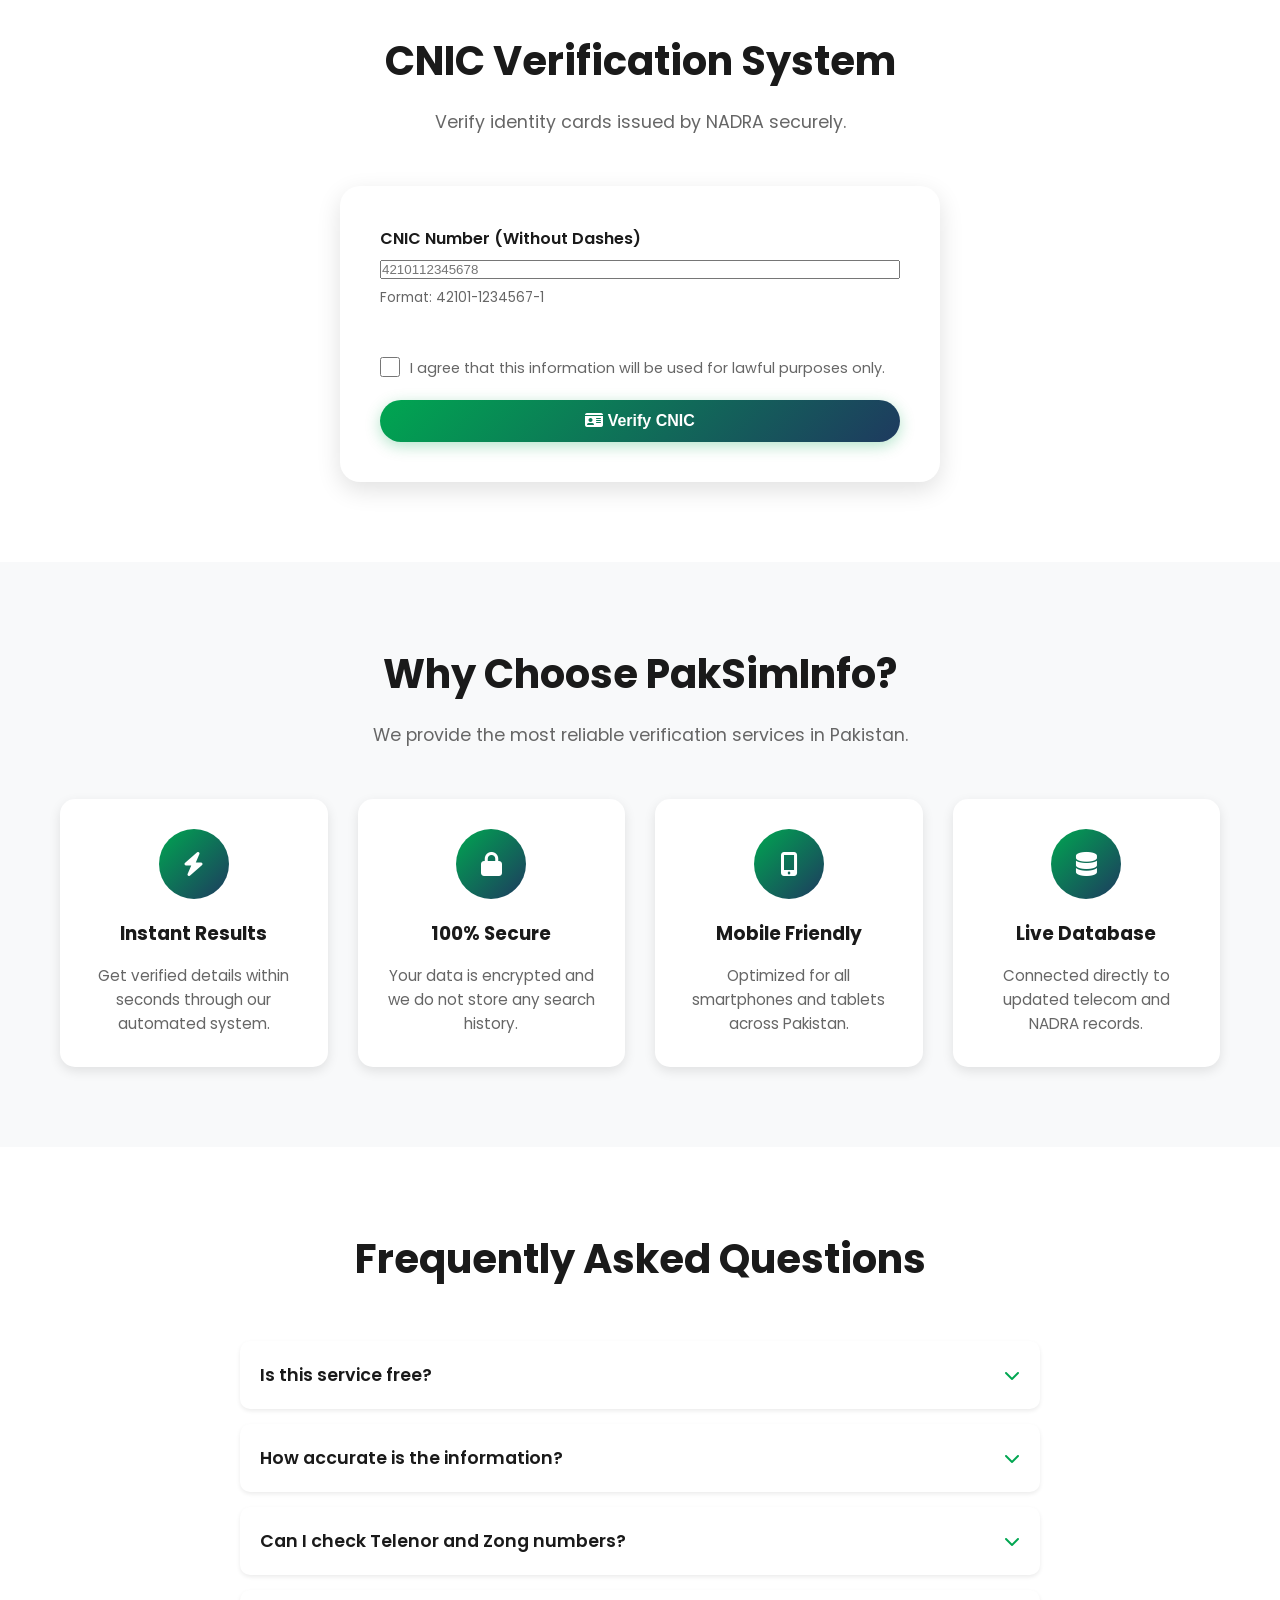
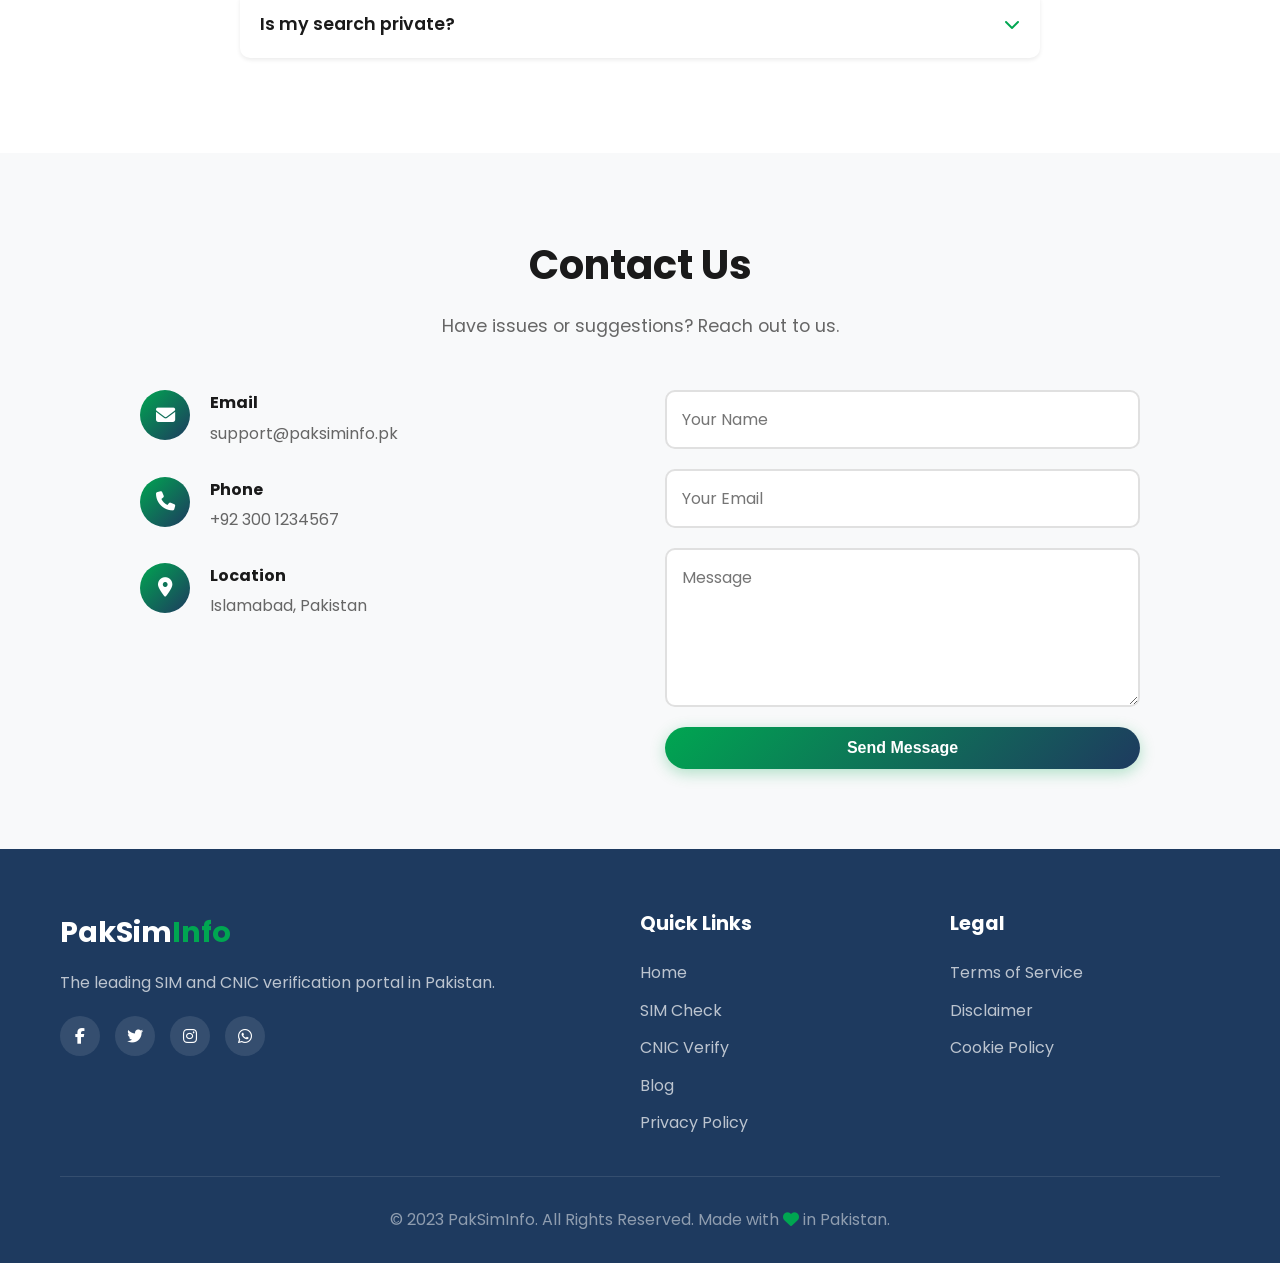
==== commit 098b9c5a: "update branch" ====
--- a/index.html
+++ b/index.html
@@ -30,7 +30,7 @@
                     <li><a href="#sim-check" class="nav-link">SIM Check</a></li>
                     <li><a href="#cnic-check" class="nav-link">CNIC Verify</a></li>
                     <li><a href="#features" class="nav-link">Features</a></li>
-                    <li><a href="#faq" class="nav-link">FAQ</a></li>
+                    <li><a href="blog.html" class="nav-link">Blog</a></li>
                     <li><a href="#contact" class="nav-link">Contact</a></li>
                 </ul>
 
@@ -378,14 +378,15 @@
                         <li><a href="#home">Home</a></li>
                         <li><a href="#sim-check">SIM Check</a></li>
                         <li><a href="#cnic-check">CNIC Verify</a></li>
-                        <li><a href="#privacy">Privacy Policy</a></li>
+                        <li><a href="blog.html">Blog</a></li>
+                        <li><a href="privacy-policy.html">Privacy Policy</a></li>
                     </ul>
                 </div>
                 
                 <div class="footer-links">
                     <h4>Legal</h4>
                     <ul>
-                        <li><a href="#">Terms of Service</a></li>
+                        <li><a href="terms-of-service.html">Terms of Service</a></li>
                         <li><a href="#">Disclaimer</a></li>
                         <li><a href="#">Cookie Policy</a></li>
                     </ul>
--- a/css/style.css
+++ b/css/style.css
@@ -1014,6 +1014,315 @@
     }
 }
 
+/* ===================================
+   Page Hero (for inner pages)
+   =================================== */
+.page-hero {
+    background: linear-gradient(135deg, rgba(0, 166, 81, 0.1), rgba(30, 58, 95, 0.1));
+    padding: 120px 0 60px;
+    text-align: center;
+    margin-top: 70px;
+}
+
+.page-hero h1 {
+    font-size: 2.5rem;
+    color: var(--text-dark);
+    margin-bottom: 10px;
+}
+
+.page-hero p {
+    color: var(--text-light);
+    font-size: 1.1rem;
+}
+
+/* ===================================
+   Policy Content (Privacy, Terms)
+   =================================== */
+.policy-content {
+    max-width: 900px;
+    margin: 0 auto;
+    background: var(--bg-white);
+    padding: 40px;
+    border-radius: 20px;
+    box-shadow: var(--shadow-md);
+}
+
+.policy-section {
+    margin-bottom: 40px;
+}
+
+.policy-section h2 {
+    font-size: 1.8rem;
+    color: var(--primary-color);
+    margin-bottom: 20px;
+    padding-bottom: 10px;
+    border-bottom: 2px solid var(--border-color);
+}
+
+.policy-section h3 {
+    font-size: 1.3rem;
+    color: var(--secondary-color);
+    margin: 25px 0 15px;
+}
+
+.policy-section p {
+    color: var(--text-light);
+    line-height: 1.8;
+    margin-bottom: 15px;
+}
+
+.policy-section ul {
+    list-style: disc;
+    padding-left: 25px;
+    margin-bottom: 15px;
+}
+
+.policy-section li {
+    color: var(--text-light);
+    margin-bottom: 10px;
+    line-height: 1.7;
+}
+
+.highlight-box {
+    background: linear-gradient(135deg, rgba(0, 166, 81, 0.05), rgba(30, 58, 95, 0.05));
+    border-left: 4px solid var(--primary-color);
+    padding: 25px;
+    border-radius: 10px;
+    margin-top: 30px;
+}
+
+.highlight-box.warning {
+    border-left-color: #ffc107;
+    background: linear-gradient(135deg, rgba(255, 193, 7, 0.1), rgba(255, 152, 0, 0.05));
+}
+
+.highlight-box i {
+    margin-right: 10px;
+    color: var(--primary-color);
+}
+
+.highlight-box.warning i {
+    color: #f57c00;
+}
+
+/* ===================================
+   Blog Section
+   =================================== */
+.blog-grid {
+    display: grid;
+    grid-template-columns: repeat(auto-fit, minmax(350px, 1fr));
+    gap: 30px;
+    margin-bottom: 50px;
+}
+
+.blog-card {
+    background: var(--bg-white);
+    border-radius: 15px;
+    overflow: hidden;
+    box-shadow: var(--shadow-md);
+    transition: var(--transition);
+}
+
+.blog-card:hover {
+    transform: translateY(-10px);
+    box-shadow: var(--shadow-lg);
+}
+
+.blog-image {
+    position: relative;
+    height: 220px;
+    overflow: hidden;
+}
+
+.blog-image img {
+    width: 100%;
+    height: 100%;
+    object-fit: cover;
+    transition: var(--transition);
+}
+
+.blog-card:hover .blog-image img {
+    transform: scale(1.1);
+}
+
+.blog-category {
+    position: absolute;
+    top: 15px;
+    left: 15px;
+    background: var(--gradient-primary);
+    color: white;
+    padding: 5px 15px;
+    border-radius: 20px;
+    font-size: 0.85rem;
+    font-weight: 600;
+}
+
+.blog-content {
+    padding: 25px;
+}
+
+.blog-meta {
+    display: flex;
+    gap: 20px;
+    margin-bottom: 15px;
+    font-size: 0.85rem;
+    color: var(--text-light);
+}
+
+.blog-meta i {
+    margin-right: 5px;
+}
+
+.blog-content h3 {
+    font-size: 1.3rem;
+    color: var(--text-dark);
+    margin-bottom: 12px;
+    line-height: 1.4;
+}
+
+.blog-content p {
+    color: var(--text-light);
+    line-height: 1.7;
+    margin-bottom: 20px;
+}
+
+.read-more {
+    display: inline-flex;
+    align-items: center;
+    gap: 8px;
+    color: var(--primary-color);
+    font-weight: 600;
+    transition: var(--transition);
+}
+
+.read-more:hover {
+    gap: 12px;
+    color: var(--primary-dark);
+}
+
+/* Pagination */
+.pagination {
+    display: flex;
+    justify-content: center;
+    gap: 10px;
+    margin-top: 40px;
+}
+
+.pagination a {
+    width: 40px;
+    height: 40px;
+    display: flex;
+    align-items: center;
+    justify-content: center;
+    border-radius: 50%;
+    background: var(--bg-white);
+    color: var(--text-dark);
+    border: 2px solid var(--border-color);
+    transition: var(--transition);
+    font-weight: 600;
+}
+
+.pagination a:hover,
+.pagination a.active {
+    background: var(--gradient-primary);
+    color: white;
+    border-color: transparent;
+}
+
+/* Newsletter */
+.newsletter-box {
+    background: var(--gradient-primary);
+    padding: 50px;
+    border-radius: 20px;
+    display: flex;
+    align-items: center;
+    justify-content: space-between;
+    gap: 40px;
+    max-width: 1000px;
+    margin: 0 auto;
+}
+
+.newsletter-content h2 {
+    color: white;
+    font-size: 2rem;
+    margin-bottom: 10px;
+}
+
+.newsletter-content p {
+    color: rgba(255, 255, 255, 0.9);
+    font-size: 1.1rem;
+}
+
+.newsletter-form {
+    display: flex;
+    gap: 15px;
+    flex: 1;
+    max-width: 500px;
+}
+
+.newsletter-form input {
+    flex: 1;
+    padding: 15px 20px;
+    border-radius: 50px;
+    border: none;
+    font-family: inherit;
+    font-size: 1rem;
+    outline: none;
+}
+
+.newsletter-form button {
+    background: var(--text-dark);
+    color: white;
+    border: none;
+    padding: 15px 30px;
+    border-radius: 50px;
+    font-weight: 600;
+    cursor: pointer;
+    transition: var(--transition);
+}
+
+.newsletter-form button:hover {
+    transform: translateY(-2px);
+    box-shadow: 0 6px 20px rgba(0, 0, 0, 0.3);
+}
+
+/* ===================================
+   Responsive for Policy Pages
+   =================================== */
+@media (max-width: 768px) {
+    .policy-content {
+        padding: 25px;
+    }
+
+    .policy-section h2 {
+        font-size: 1.5rem;
+    }
+
+    .policy-section h3 {
+        font-size: 1.1rem;
+    }
+
+    .blog-grid {
+        grid-template-columns: 1fr;
+    }
+
+    .newsletter-box {
+        flex-direction: column;
+        text-align: center;
+        padding: 30px;
+    }
+
+    .newsletter-form {
+        flex-direction: column;
+        width: 100%;
+        max-width: none;
+    }
+
+    .newsletter-form button {
+        width: 100%;
+    }
+}
+
 /* Print Styles */
 @media print {
     .header,
